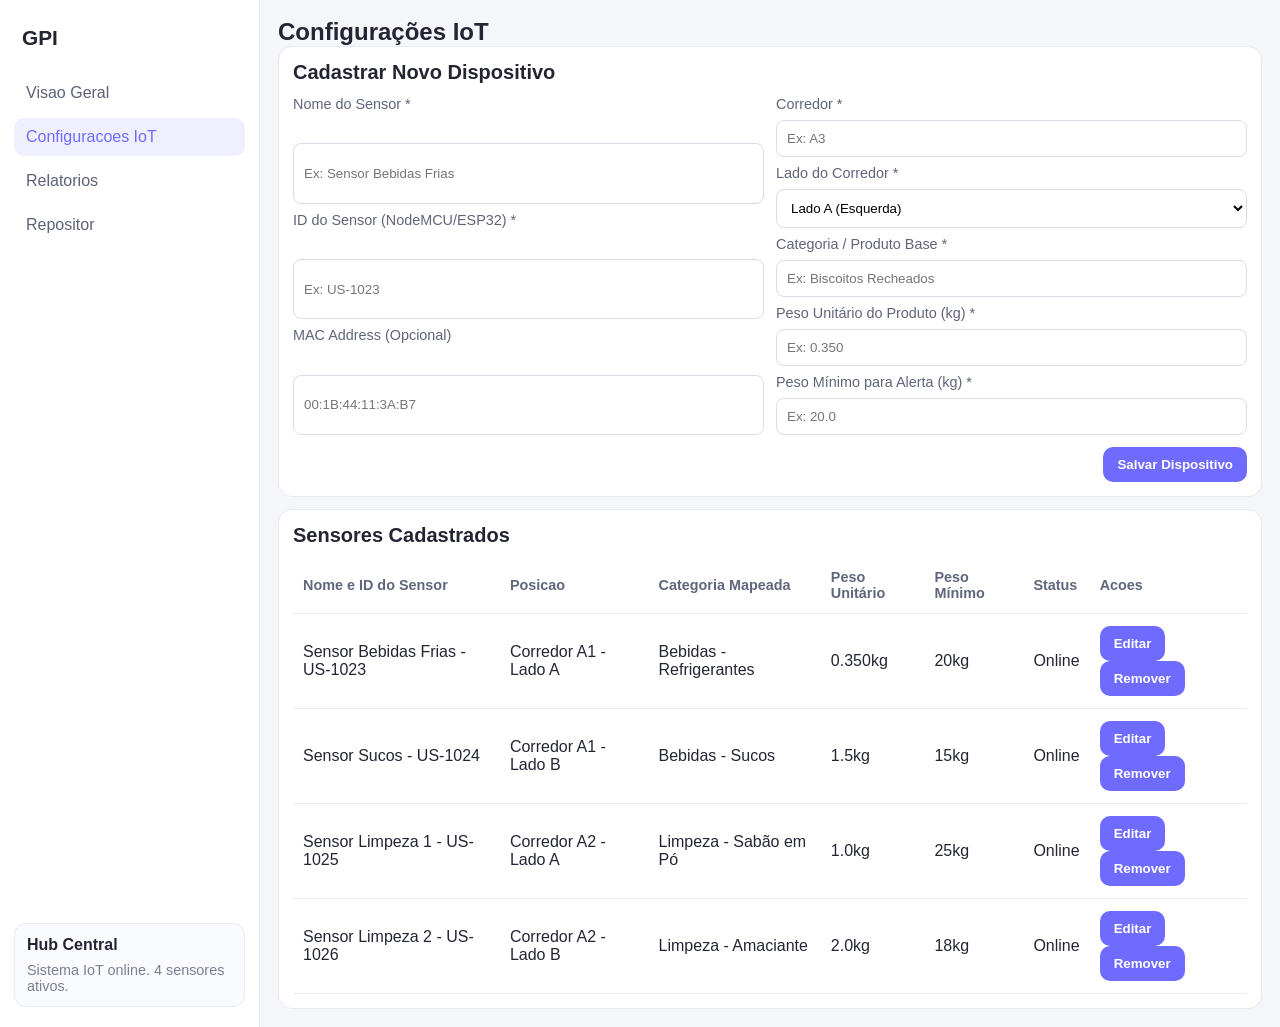
==== config-iot.html @ 6599af20 "reformulando projeto" ====
<!DOCTYPE html>
<html lang="pt-BR">
<head>
  <meta charset="UTF-8" />
  <meta name="viewport" content="width=device-width, initial-scale=1.0" />
  <title>GPI - Configurações IoT</title>
  <link rel="stylesheet" href="style.css" />
</head>
<body>
  <div class="app">
    <aside class="sidebar">
      <div class="brand">GPI</div>
      <nav class="menu">
        <a class="menu-item" href="index.html">Visao Geral</a>
        <a class="menu-item active" href="config-iot.html">Configuracoes IoT</a>
        <a class="menu-item" href="relatorios.html">Relatorios</a>
        <a class="menu-item" href="repositor.html">Repositor</a>
      </nav>
      <div class="hub-card">
        <strong>Hub Central</strong>
        <p>Sistema IoT online. <span>4</span> sensores ativos.</p>
      </div>
    </aside>

    <main class="content">
      <header class="header">
        <h1>Configurações IoT</h1>
        <div class="header-actions">
        </div>
      </header>

      <section>
        <section class="card">
          <h2>Cadastrar Novo Dispositivo</h2>
          <form class="sensor-form">
            <div class="form-col">
              <label>Nome do Sensor *</label>
              <input type="text" placeholder="Ex: Sensor Bebidas Frias" required />

              <label>ID do Sensor (NodeMCU/ESP32) *</label>
              <input type="text" placeholder="Ex: US-1023" required />

              <label>MAC Address (Opcional)</label>
              <input type="text" placeholder="00:1B:44:11:3A:B7" />
            </div>

            <div class="form-col">
              <label>Corredor *</label>
              <input type="text" placeholder="Ex: A3" required />

              <label>Lado do Corredor *</label>
              <select required>
                <option value="A">Lado A (Esquerda)</option>
                <option value="B">Lado B (Direita)</option>
              </select>

              <label>Categoria / Produto Base *</label>
              <input type="text" placeholder="Ex: Biscoitos Recheados" required />

              <label>Peso Unitário do Produto (kg) *</label>
              <input type="number" step="0.001" placeholder="Ex: 0.350" required />

              <label>Peso Mínimo para Alerta (kg) *</label>
              <input type="number" step="0.1" placeholder="Ex: 20.0" required />
            </div>

            <div class="sensor-actions">
              <button type="submit">Salvar Dispositivo</button>
            </div>
          </form>
        </section>

        <section class="card sensor-list-card">
          <h2>Sensores Cadastrados</h2>
          <div class="sensor-table-wrap">
            <table class="sensor-table">
              <thead>
                <tr>
                  <th>Nome e ID do Sensor</th>
                  <th>Posicao</th>
                  <th>Categoria Mapeada</th>
                  <th>Peso Unitário</th>
                  <th>Peso Mínimo</th>
                  <th>Status</th>
                  <th>Acoes</th>
                </tr>
              </thead>
              <tbody>
                <tr>
                  <td>Sensor Bebidas Frias - US-1023</td>
                  <td>Corredor A1 - Lado A</td>
                  <td>Bebidas - Refrigerantes</td>
                  <td>0.350kg</td>
                  <td>20kg</td>
                  <td>Online</td>
                  <td><button>Editar</button> <button>Remover</button></td>
                </tr>
                <tr>
                  <td>Sensor Sucos - US-1024</td>
                  <td>Corredor A1 - Lado B</td>
                  <td>Bebidas - Sucos</td>
                  <td>1.5kg</td>
                  <td>15kg</td>
                  <td>Online</td>
                  <td><button>Editar</button> <button>Remover</button></td>
                </tr>
                <tr>
                  <td>Sensor Limpeza 1 - US-1025</td>
                  <td>Corredor A2 - Lado A</td>
                  <td>Limpeza - Sabão em Pó</td>
                  <td>1.0kg</td>
                  <td>25kg</td>
                  <td>Online</td>
                  <td><button>Editar</button> <button>Remover</button></td>
                </tr>
                <tr>
                  <td>Sensor Limpeza 2 - US-1026</td>
                  <td>Corredor A2 - Lado B</td>
                  <td>Limpeza - Amaciante</td>
                  <td>2.0kg</td>
                  <td>18kg</td>
                  <td>Online</td>
                  <td><button>Editar</button> <button>Remover</button></td>
                </tr>
              </tbody>
            </table>
          </div>
        </section>
      </section>

    </main>
  </div>

</body>
</html>
---- style.css ----
:root {
  --bg: #f5f6fa;
  --card: #ffffff;
  --line: #e8e9f2;
  --text: #232533;
  --muted: #7a7f92;
  --primary: #6f6bff;
  --normal: #18b979;
  --atencao: #f0ad24;
  --vazio: #f4436c;
}

* {
  box-sizing: border-box;
}

body {
  margin: 0;
  font-family: "Segoe UI", Arial, sans-serif;
  color: var(--text);
  background: var(--bg);
}

.app {
  min-height: 100vh;
  display: grid;
  grid-template-columns: 260px 1fr;
}

.sidebar {
  background: #fff;
  border-right: 1px solid var(--line);
  padding: 20px 14px;
  display: flex;
  flex-direction: column;
  gap: 18px;
}

.brand {
  font-size: 1.3rem;
  font-weight: 700;
  padding: 6px 8px;
}

.menu {
  display: grid;
  gap: 6px;
}

.menu-item {
  text-decoration: none;
  color: #5d6276;
  padding: 10px 12px;
  border-radius: 10px;
}

.menu-item.active,
.menu-item:hover {
  background: #efefff;
  color: var(--primary);
}

.hub-card {
  margin-top: auto;
  padding: 12px;
  border: 1px solid var(--line);
  border-radius: 12px;
  background: #fafbff;
}

.hub-card p {
  margin: 8px 0 0;
  color: var(--muted);
  font-size: 0.9rem;
}

.content {
  padding: 18px;
}

.view.hidden {
  display: none;
}

.hidden {
  display: none;
}

.header {
  display: flex;
  align-items: center;
  justify-content: space-between;
  gap: 10px;
}

.header h1 {
  margin: 0;
  font-size: 1.5rem;
}

button {
  background: var(--primary);
  color: #fff;
  border: none;
  border-radius: 10px;
  padding: 10px 14px;
  font-weight: 600;
  cursor: pointer;
}

.kpis {
  margin-top: 14px;
  display: grid;
  grid-template-columns: repeat(3, minmax(0, 1fr));
  gap: 12px;
}

.kpi-card {
  background: #fff;
  border: 1px solid var(--line);
  border-radius: 14px;
  padding: 12px;
}

.kpi-card small {
  color: var(--muted);
}

.kpi-card strong {
  display: block;
  margin-top: 5px;
  font-size: 1.6rem;
}

.kpi-card p {
  margin: 6px 0 0;
  color: #6ca37f;
  font-size: 0.86rem;
}

.kpi-card.danger p {
  color: #cb4c6a;
}

.main-grid {
  margin-top: 14px;
  display: grid;
  grid-template-columns: 1.45fr 0.8fr;
  gap: 12px;
}

.card {
  background: #fff;
  border: 1px solid var(--line);
  border-radius: 14px;
  padding: 14px;
}

.section-title {
  display: flex;
  align-items: center;
  justify-content: space-between;
  gap: 10px;
  flex-wrap: wrap;
}

.section-title h2,
.card h2 {
  margin: 0;
  font-size: 1.25rem;
}

.legend {
  display: flex;
  align-items: center;
  gap: 8px;
  color: var(--muted);
  font-size: 0.9rem;
}

.dot {
  width: 9px;
  height: 9px;
  border-radius: 50%;
  display: inline-block;
}

.dot.normal {
  background: var(--normal);
}

.dot.cheio {
  background: var(--normal);
}

.dot.atencao {
  background: var(--atencao);
}

.dot.vazio {
  background: var(--vazio);
}

.shelf-grid {
  margin-top: 12px;
  display: grid;
  grid-template-columns: repeat(2, minmax(0, 1fr));
  gap: 10px;
}

.shelf-item {
  border: 1px solid var(--line);
  border-radius: 12px;
  padding: 12px;
}

.shelf-item.status-normal {
  border-left: 4px solid var(--normal);
}

.shelf-item.status-cheio {
  border-left: 4px solid var(--normal);
}

.shelf-item.status-atencao {
  border-left: 4px solid var(--atencao);
}

.shelf-item.status-vazio {
  border-left: 4px solid var(--vazio);
}

.shelf-top,
.shelf-bottom {
  display: flex;
  justify-content: space-between;
  align-items: center;
  gap: 8px;
}

.shelf-top small,
.shelf-bottom small,
.shelf-distancia {
  color: var(--muted);
}

.shelf-top strong {
  font-size: 1rem;
}

.shelf-item h3 {
  margin: 8px 0;
}

.shelf-status {
  margin: 8px 0;
  font-size: 0.9rem;
  color: var(--muted);
}

.peso-atual {
  font-weight: 600;
  color: var(--text);
}

.peso-max {
  color: var(--muted);
}

.btn-remover {
  padding: 7px 10px;
  border-radius: 7px;
  background: #f0f2f8;
  color: #52576a;
}

.right-panel {
  display: grid;
  gap: 12px;
}

.alerts {
  max-height: 320px;
  overflow-y: auto;
  margin-top: 10px;
  display: grid;
  gap: 8px;
}

.alert-item {
  border: 1px solid var(--line);
  border-left: 4px solid var(--atencao);
  border-radius: 10px;
  padding: 10px;
  background: #fffdf7;
}

.alert-item.vazio {
  border-left-color: var(--vazio);
  background: #fff7fb;
}

.alert-item p {
  margin: 5px 0 0;
  color: var(--muted);
  font-size: 0.88rem;
}

.alert-detail {
  margin: 5px 0 0;
  color: var(--text);
  font-size: 0.9rem;
  font-weight: 600;
}

.form {
  margin-top: 10px;
  display: grid;
  gap: 8px;
}

input {
  width: 100%;
  padding: 10px;
  border: 1px solid #d9dcea;
  border-radius: 8px;
}

select {
  width: 100%;
  padding: 10px;
  border: 1px solid #d9dcea;
  border-radius: 8px;
  background: #fff;
}

.login-page {
  min-height: 100vh;
  display: grid;
  place-items: center;
  padding: 20px;
  background: var(--bg);
}

.login-card {
  width: min(100%, 420px);
  background: #fff;
  border: 1px solid var(--line);
  border-radius: 18px;
  padding: 32px;
  box-shadow: 0 18px 50px rgba(34, 44, 86, 0.08);
}

.login-card h1 {
  margin: 0 0 10px;
  font-size: 2rem;
}

.login-card p {
  margin: 0 0 24px;
  color: var(--muted);
  line-height: 1.6;
}

.login-form {
  display: grid;
  gap: 14px;
}

.login-note {
  margin-top: 18px;
  color: var(--muted);
  font-size: 0.92rem;
}

.sensor-form {
  margin-top: 12px;
  display: grid;
  gap: 12px;
  grid-template-columns: repeat(2, minmax(0, 1fr));
}

.form-col {
  display: grid;
  gap: 8px;
}

.form-col label {
  color: #5f6479;
  font-size: 0.9rem;
}

.sensor-actions {
  grid-column: 1 / -1;
  display: flex;
  justify-content: flex-end;
  gap: 8px;
}

.sensor-list-card {
  margin-top: 12px;
}

.sensor-table-wrap {
  overflow-x: auto;
}

.sensor-table {
  width: 100%;
  border-collapse: collapse;
  margin-top: 10px;
}

.sensor-table th,
.sensor-table td {
  text-align: left;
  padding: 12px 10px;
  border-bottom: 1px solid var(--line);
}

.sensor-table th {
  color: #60667b;
  font-size: 0.9rem;
}

.sensor-table td small {
  display: block;
  margin-top: 4px;
  color: var(--muted);
}

.sensor-status {
  padding: 4px 8px;
  border-radius: 999px;
  font-size: 0.85rem;
  font-weight: 600;
}

.sensor-status.online {
  color: #0f9c60;
  background: #e9fbf2;
}

.btn-remover-sensor {
  background: #fff0f4;
  color: #c03d62;
  padding: 7px 10px;
  border-radius: 8px;
}

.btn-editar-sensor {
  background: #eef0ff;
  color: #4b51c7;
  padding: 7px 10px;
  border-radius: 8px;
  margin-right: 6px;
}

.btn-cancelar-edicao {
  background: #eef1f6;
  color: #4f5668;
}

.confirm-modal {
  position: fixed;
  inset: 0;
  background: rgba(22, 26, 44, 0.45);
  display: flex;
  align-items: center;
  justify-content: center;
  z-index: 1000;
  padding: 16px;
}

.confirm-modal.hidden {
  display: none;
}

.confirm-dialog {
  width: min(420px, 100%);
  background: #fff;
  border-radius: 14px;
  border: 1px solid var(--line);
  padding: 16px;
  box-shadow: 0 10px 30px rgba(31, 41, 55, 0.2);
}

.confirm-dialog h3 {
  margin: 0 0 8px;
}

.confirm-dialog p {
  margin: 0;
  color: var(--muted);
}

.confirm-actions {
  margin-top: 16px;
  display: flex;
  justify-content: flex-end;
  gap: 8px;
}

.report-filter {
  display: grid;
  grid-template-columns: repeat(2, minmax(0, 1fr));
  gap: 12px;
}

.period-toggle {
  display: flex;
  gap: 8px;
}

.period-btn {
  background: #eceffd;
  color: #4c54c8;
  border: 1px solid #d6dcff;
}

.period-btn.active {
  background: var(--primary);
  color: #fff;
}

.report-intro {
  margin: 0 0 12px;
  color: var(--muted);
  line-height: 1.45;
}

.report-filter label {
  display: block;
  margin-bottom: 6px;
  color: #5f6479;
  font-size: 0.9rem;
}

.report-kpis {
  margin-top: 12px;
}

.report-summary li {
  margin-bottom: 6px;
}

.report-grid {
  margin-top: 12px;
  display: grid;
  grid-template-columns: 1.1fr 0.9fr;
  gap: 16px;
}

.report-insights-card {
  margin-top: 12px;
}

.report-insights {
  margin: 10px 0 0;
  padding-left: 20px;
  color: #3f4559;
  display: grid;
  gap: 6px;
}

.hourly-chart {
  margin-top: 10px;
  display: grid;
  gap: 8px;
  max-height: 420px;
  overflow-y: auto;
}

.hour-row {
  display: grid;
  grid-template-columns: 56px 1fr 130px;
  gap: 8px;
  align-items: center;
  font-size: 0.86rem;
}

.hour-bar-bg {
  width: 100%;
  height: 8px;
  background: #eceff6;
  border-radius: 999px;
  overflow: hidden;
}

.hour-bar {
  height: 100%;
  background: var(--vazio);
}

.hour-label {
  color: #50566c;
  font-size: 0.82rem;
}

.report-daily-list {
  margin-top: 10px;
  display: grid;
  gap: 8px;
  max-height: 420px;
  overflow-y: auto;
}

.daily-item {
  border: 1px solid var(--line);
  border-radius: 10px;
  padding: 10px;
}

.daily-item strong {
  display: block;
  margin-bottom: 4px;
}

.daily-item small {
  color: var(--muted);
}

.report-json {
  margin: 10px 0 0;
  background: #0f172a;
  color: #d7e1ff;
  border-radius: 10px;
  padding: 12px;
  overflow: auto;
  max-height: 340px;
}

@media (max-width: 900px) {
  .app {
    grid-template-columns: 1fr;
  }

  .sidebar {
    border-right: 0;
    border-bottom: 1px solid var(--line);
  }

  .header,
  .sensor-actions,
  .report-filter,
  .section-title {
    flex-direction: column;
    align-items: stretch;
  }

  .header {
    gap: 14px;
  }

  .header-actions {
    display: flex;
    justify-content: flex-start;
    gap: 10px;
    flex-wrap: wrap;
  }

  .kpis,
  .report-grid,
  .sensor-form,
  .main-grid {
    grid-template-columns: 1fr;
  }

  .shelf-grid,
  .report-daily-list,
  .hourly-chart,
  .alerts,
  .report-insights {
    max-height: none;
  }

  .shelf-grid {
    grid-template-columns: 1fr;
  }

  .sensor-table th,
  .sensor-table td {
    padding: 10px 8px;
  }
}

@media (max-width: 600px) {
  body {
    font-size: 0.95rem;
  }

  .sidebar {
    padding: 16px 12px;
  }

  .brand {
    font-size: 1.2rem;
  }

  .menu-item {
    padding: 10px;
    font-size: 0.95rem;
  }

  .content {
    padding: 14px;
  }

  .card {
    padding: 12px;
  }

  .btn-remover,
  .btn-editar-sensor,
  .btn-remover-sensor,
  button {
    width: 100%;
  }

  .sensor-actions {
    flex-direction: column;
    align-items: stretch;
  }

  .hour-row {
    grid-template-columns: 48px 1fr auto;
  }

  .report-filter {
    grid-template-columns: 1fr;
  }

  .header h1 {
    font-size: 1.25rem;
  }
}
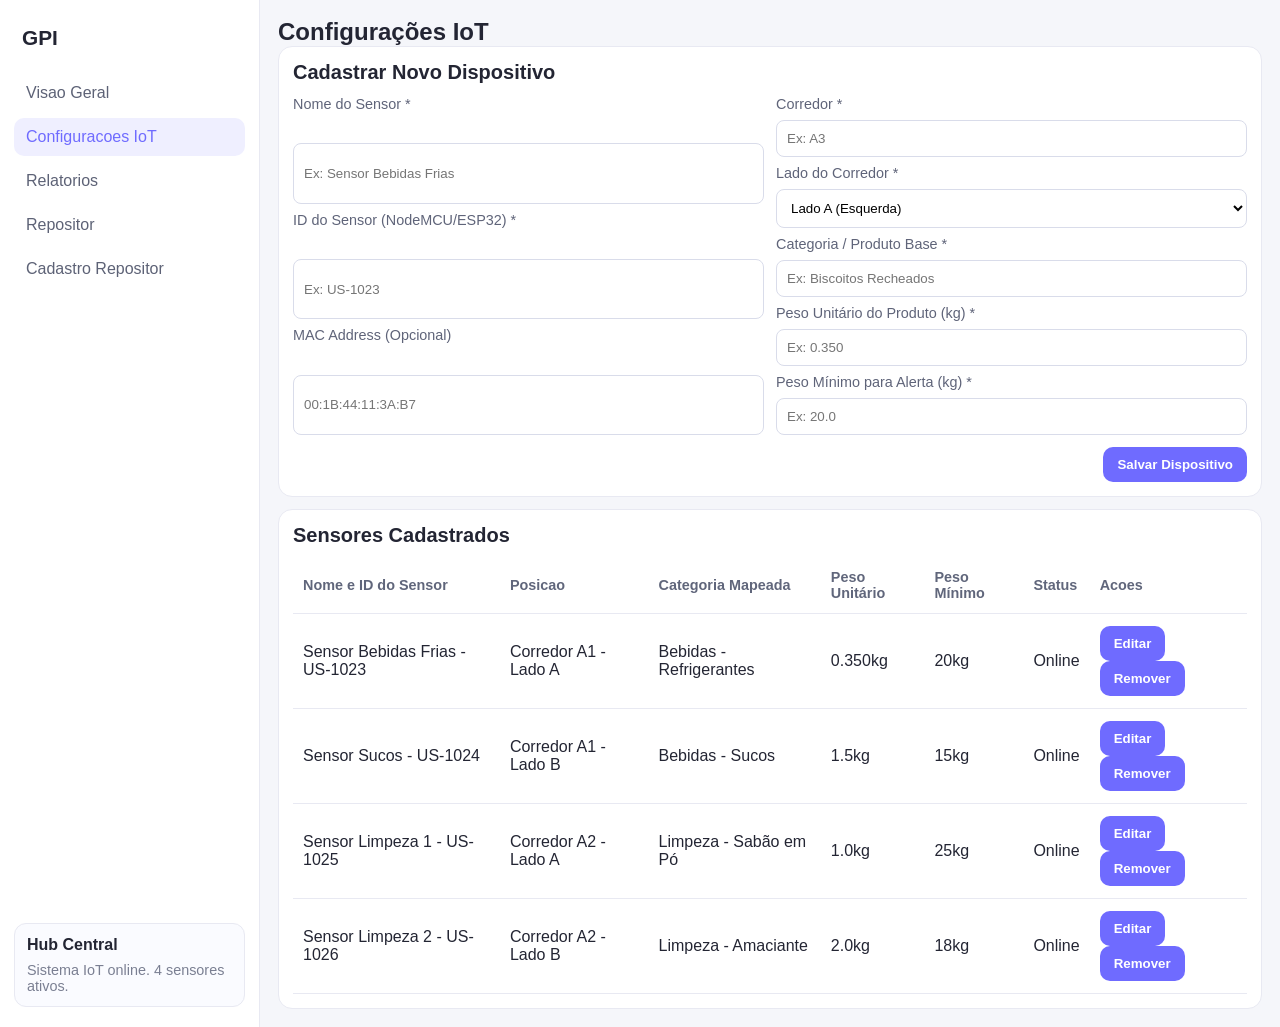
==== commit 605ac504: "criaçao da tela de cadastro de repositor" ====
--- a/config-iot.html
+++ b/config-iot.html
@@ -15,6 +15,7 @@
         <a class="menu-item active" href="config-iot.html">Configuracoes IoT</a>
         <a class="menu-item" href="relatorios.html">Relatorios</a>
         <a class="menu-item" href="repositor.html">Repositor</a>
+        <a class="menu-item" href="cadastro-repositor.html">Cadastro Repositor</a>
       </nav>
       <div class="hub-card">
         <strong>Hub Central</strong>
--- a/style.css
+++ b/style.css
@@ -98,7 +98,8 @@
   font-size: 1.5rem;
 }
 
-button {
+button,
+.button-link {
   background: var(--primary);
   color: #fff;
   border: none;
@@ -106,6 +107,103 @@
   padding: 10px 14px;
   font-weight: 600;
   cursor: pointer;
+  display: inline-flex;
+  align-items: center;
+  justify-content: center;
+  text-decoration: none;
+}
+
+button.danger {
+  background: var(--vazio);
+}
+
+button.secondary {
+  background: #7a7f92;
+}
+
+button.secondary:hover,
+button.danger:hover,
+.button-link.secondary:hover {
+  opacity: 0.9;
+}
+
+.register-form {
+  display: flex;
+  flex-direction: column;
+  gap: 20px;
+  margin-top: 16px;
+}
+
+.form-grid {
+  display: grid;
+  grid-template-columns: repeat(2, minmax(0, 1fr));
+  gap: 16px;
+}
+
+.form-grid .full-width {
+  grid-column: span 2;
+}
+
+.register-form label {
+  display: flex;
+  flex-direction: column;
+  gap: 8px;
+  color: var(--muted);
+  font-size: 0.95rem;
+}
+
+.register-form input,
+.register-form select,
+.register-form textarea {
+  width: 100%;
+  border: 1px solid var(--line);
+  border-radius: 12px;
+  padding: 12px;
+  background: #fbfbff;
+  color: var(--text);
+}
+
+.register-form textarea {
+  resize: vertical;
+  min-height: 100px;
+}
+
+.form-actions {
+  display: flex;
+  justify-content: flex-end;
+}
+
+.table-wrap {
+  overflow-x: auto;
+  margin-top: 12px;
+}
+
+.data-table {
+  width: 100%;
+  border-collapse: collapse;
+  min-width: 680px;
+}
+
+.data-table th,
+.data-table td {
+  border: 1px solid var(--line);
+  padding: 12px 14px;
+  text-align: left;
+}
+
+.data-table th {
+  background: #f7f8ff;
+  color: var(--muted);
+  font-weight: 600;
+}
+
+.data-table tbody tr:hover {
+  background: #fafbff;
+}
+
+.table-actions {
+  display: flex;
+  gap: 8px;
 }
 
 .kpis {
